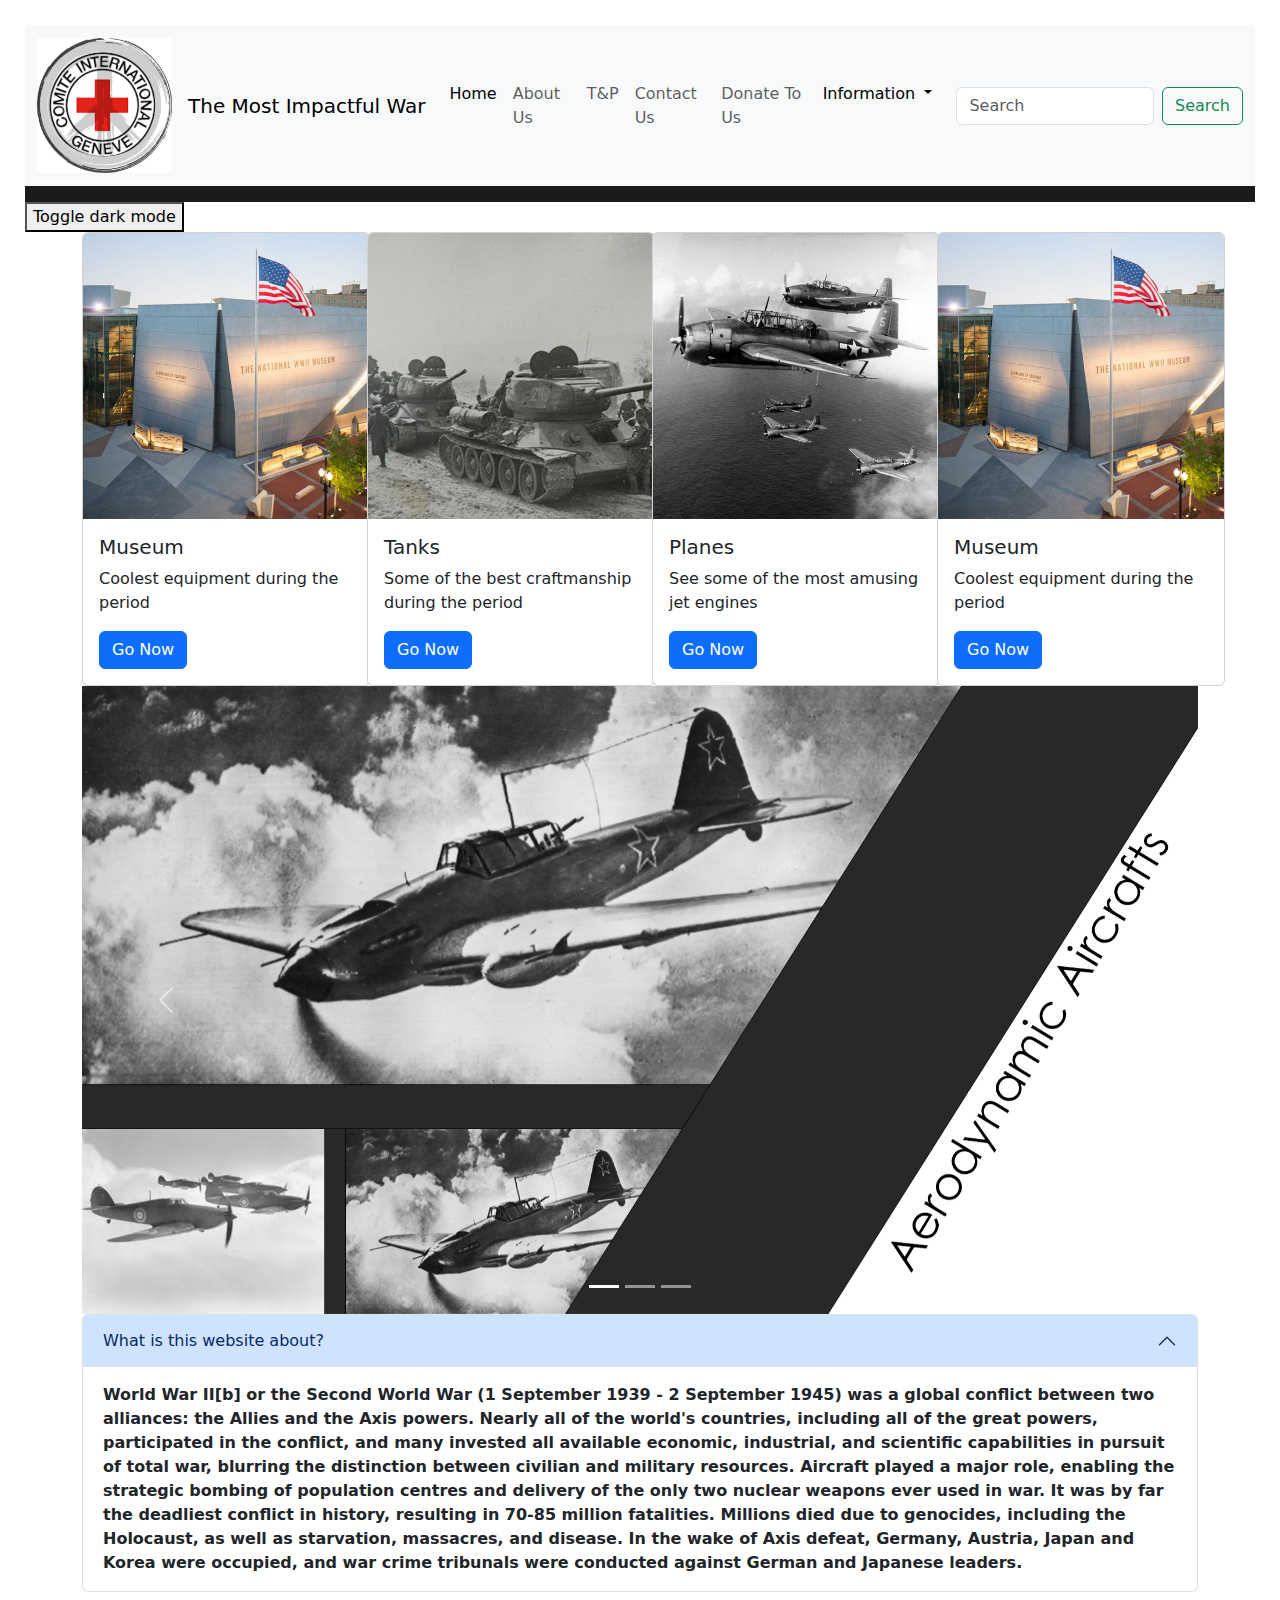
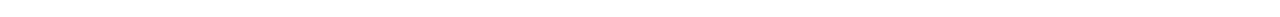
==== index.html @ 7f61fba6 "added code" ====
<!doctype html>
<html lang="en">

<head>
    <meta charset="utf-8">
    <meta name="viewport" content="width=device-width, initial-scale=1">
    <title>Bootstrap demo</title>
    <link href="https://cdn.jsdelivr.net/npm/bootstrap@5.3.3/dist/css/bootstrap.min.css" rel="stylesheet"
        integrity="sha384-QWTKZyjpPEjISv5WaRU9OFeRpok6YctnYmDr5pNlyT2bRjXh0JMhjY6hW+ALEwIH" crossorigin="anonymous">
    <link href="style.css" rel="stylesheet">
    <script src="script.js"></script>
</head>

<body>


    <!-- START TOP NAVIGATION -->
    <nav class="navbar navbar-expand-lg bg-body-tertiary">
        <div class="container-fluid">
            <a class="navbar-brand" href="index.html"><img src="images/logo.png" alt="my logo" height="135"></a>
            <a class="navbar-brand" href="#">The Most Impactful War</a>
            <button class="navbar-toggler" type="button" data-bs-toggle="collapse"
                data-bs-target="#navbarSupportedContent" aria-controls="navbarSupportedContent" aria-expanded="false"
                aria-label="Toggle navigation">
                <span class="navbar-toggler-icon"></span>
            </button>
            <div class="collapse navbar-collapse" id="navbarSupportedContent">
                <ul class="navbar-nav me-auto mb-2 mb-lg-0">
                    <li class="nav-item">
                        <a class="nav-link active" aria-current="page" href="#">Home</a>
                    </li>
                    <li class="nav-item">
                        <a class="nav-link" href="aboutus.html" aria-disabled="true">About Us</a>
                    </li>
                    <li class="nav-item">
                        <a class="nav-link" href="t&p.html" aria-disabled="true">T&P</a>
                    </li>
                    <li class="nav-item">
                        <a class="nav-link" href="contactus.html" aria-disabled="true">Contact Us</a>
                    </li>
                    <li class="nav-item">
                        <a class="nav-link" href="donatetous.html" aria-disabled="true">Donate To Us</a>
                    </li>
                    <li class="nav-item dropdown">
                        <a class="nav-link active dropdown-toggle" href="#" role="button" data-bs-toggle="dropdown"
                            aria-expanded="false">
                            Information
                        </a>
                        <ul class="dropdown-menu">
                            <li><a class="dropdown-item" href="peopleandequipment.html">People and Equipment</a>
                            </li>
                            <li><a class="dropdown-item" href="timeline.html">Timeline</a></li>
                            <li>
                                <hr class="dropdown-divider">
                            </li>
                        </ul>
                    </li>
                    <li class="nav-item">
                        <a class="nav-link disabled" aria-disabled="true"></a>
                    </li>
                </ul>
                <form class="d-flex" role="search">
                    <input class="form-control me-2" type="search" placeholder="Search" aria-label="Search">
                    <button class="btn btn-outline-success" type="submit">Search</button>
                </form>
            </div>
        </div>
    </nav>
    <nav class="navbar" style="background-color: #1b1b1b;">
    </nav>
    <button onclick="myFunction()">Toggle dark mode</button>
    <!-- END TOP NAVIGATION -->

    <!-- START CARDS -->
    <style>
        .col-2,
        .col-md,
        .col-lg-3,
        .col-sm-12,
        .col-md-6 {
            border: #1b1b1b 0px solid
        }
    </style>

    <div class="container">
        <div class="row">
            <div class="col-sm-12 col-md-6 col-lg-3">
                <div class="card" style="width: 18rem;">
                    <img src="images/card1.png" class="card-img-top" alt="...">
                    <div class="card-body">
                        <h5 class="card-title">Museum</h5>
                        <p class="card-text"> Coolest equipment during the period
                        </p>
                        <a href="https://youtu.be/I_cX2MxQF4A?si=j8QlftNAHOGMj8xT" class="btn btn-primary">Go
                            Now</a>
                    </div>
                </div>
            </div>
            <div class="col-sm-12 col-md-6 col-lg-3">
                <div class="card" style="width: 18rem;">
                    <img src="images/card2.png" class="card-img-top" alt="...">
                    <div class="card-body">
                        <h5 class="card-title">Tanks</h5>
                        <p class="card-text"> Some of the best craftmanship during the period
                        </p>
                        <a href="https://youtu.be/SdL55HWNPRM?si=EDUF0JQnBlvH8eiZ" class="btn btn-primary">Go
                            Now</a>
                    </div>
                </div>
            </div>
            <div class="col-sm-12 col-md-6 col-lg-3">
                <div class="card" style="width: 18rem;">
                    <img src="images/card3.png" class="card-img-top" alt="...">
                    <div class="card-body">
                        <h5 class="card-title">Planes</h5>
                        <p class="card-text"> See some of the most amusing jet engines
                        </p>
                        <a href="https://youtu.be/I_cX2MxQF4A?si=j8QlftNAHOGMj8xT" class="btn btn-primary">Go
                            Now</a>
                    </div>
                </div>
            </div>
            <div class="col-sm-12 col-md-6 col-lg-3">
                <div class="card" style="width: 18rem;">
                    <img src="images/card1.png" class="card-img-top" alt="...">
                    <div class="card-body">
                        <h5 class="card-title">Museum </h5>
                        <p class="card-text"> Coolest equipment during the period
                        </p>
                        <a href="https://youtu.be/I_cX2MxQF4A?si=j8QlftNAHOGMj8xT" class="btn btn-primary">Go
                            Now</a>
                    </div>
                </div>
            </div>
            <!-- END CARDS -->

            <!-- START BREAK -->
            <br>
            <!-- END BREAK -->

            <!-- START HERO SLIDER -->
            <div class="container">
                <div id="carouselExampleIndicators" class="carousel slide">
                    <div class="carousel-indicators">
                        <button type="button" data-bs-target="#carouselExampleIndicators" data-bs-slide-to="0"
                            class="active" aria-current="true" aria-label="Slide 1"></button>
                        <button type="button" data-bs-target="#carouselExampleIndicators" data-bs-slide-to="1"
                            aria-label="Slide 2"></button>
                        <button type="button" data-bs-target="#carouselExampleIndicators" data-bs-slide-to="2"
                            aria-label="Slide 3"></button>
                    </div>
                    <div class="carousel-inner">
                        <div class="carousel-item active">
                            <img src="images/newslider copy.png" class="d-block w-100" alt="...">
                        </div>
                        <div class="carousel-item">
                            <img src="images/new slider 2.png" class="d-block w-100" alt="...">
                        </div>
                        <div class="carousel-item">
                            <img src="images/newslider3.png" class="d-block w-100" alt="...">
                        </div>
                    </div>
                    <button class="carousel-control-prev" type="button" data-bs-target="#carouselExampleIndicators"
                        data-bs-slide="prev">
                        <span class="carousel-control-prev-icon" aria-hidden="true"></span>
                        <span class="visually-hidden">Previous</span>
                    </button>
                    <button class="carousel-control-next" type="button" data-bs-target="#carouselExampleIndicators"
                        data-bs-slide="next">
                        <span class="carousel-control-next-icon" aria-hidden="true"></span>
                        <span class="visually-hidden">Next</span>
                    </button>
                </div>
            </div>

            <!-- END HERO SLIDER -->



            <!-- BEGIN ACCORDION-->
            <div class="accordion" id="accordionExample">
                <div class="accordion-item">
                    <h2 class="accordion-header">
                        <button class="accordion-button" type="button" data-bs-toggle="collapse"
                            data-bs-target="#collapseOne" aria-expanded="true" aria-controls="collapseOne">
                            What is this website about?
                        </button>
                    </h2>
                    <div id="collapseOne" class="accordion-collapse collapse show" data-bs-parent="#accordionExample">
                        <div class="accordion-body">
                            <strong>World War II[b] or the Second World War (1 September 1939 - 2 September 1945)
                                was a global conflict between two
                                alliances: the Allies and the Axis powers. Nearly all of the world's countries,
                                including all of the great powers,
                                participated in the conflict, and many invested all available economic, industrial,
                                and scientific capabilities in
                                pursuit of total war, blurring the distinction between civilian and military
                                resources. Aircraft played a major role,
                                enabling the strategic bombing of population centres and delivery of the only two
                                nuclear weapons ever used in war. It
                                was by far the deadliest conflict in history, resulting in 70-85 million fatalities.
                                Millions died due to genocides,
                                including the Holocaust, as well as starvation, massacres, and disease. In the wake
                                of Axis defeat, Germany, Austria,
                                Japan and Korea were occupied, and war crime tribunals were conducted against German
                                and Japanese leaders.</strong>
                        </div>
                    </div>
                    <!-- END ACCORDION -->

                    <!-- DO NOT EDIT BELOW THIS LINE -->
                    <script src="https://cdn.jsdelivr.net/npm/bootstrap@5.3.3/dist/js/bootstrap.bundle.min.js"
                        integrity="sha384-YvpcrYf0tY3lHB60NNkmXc5s9fDVZLESaAA55NDzOxhy9GkcIdslK1eN7N6jIeHz"
                        crossorigin="anonymous"></script>
</body>

</html>
---- style.css ----
body {
    padding: 25px;
    background-color: white;
    color: rgb(36, 35, 35);
}

.dark-mode {
    background-color: rgb(29, 28, 28);
    color: white;
}
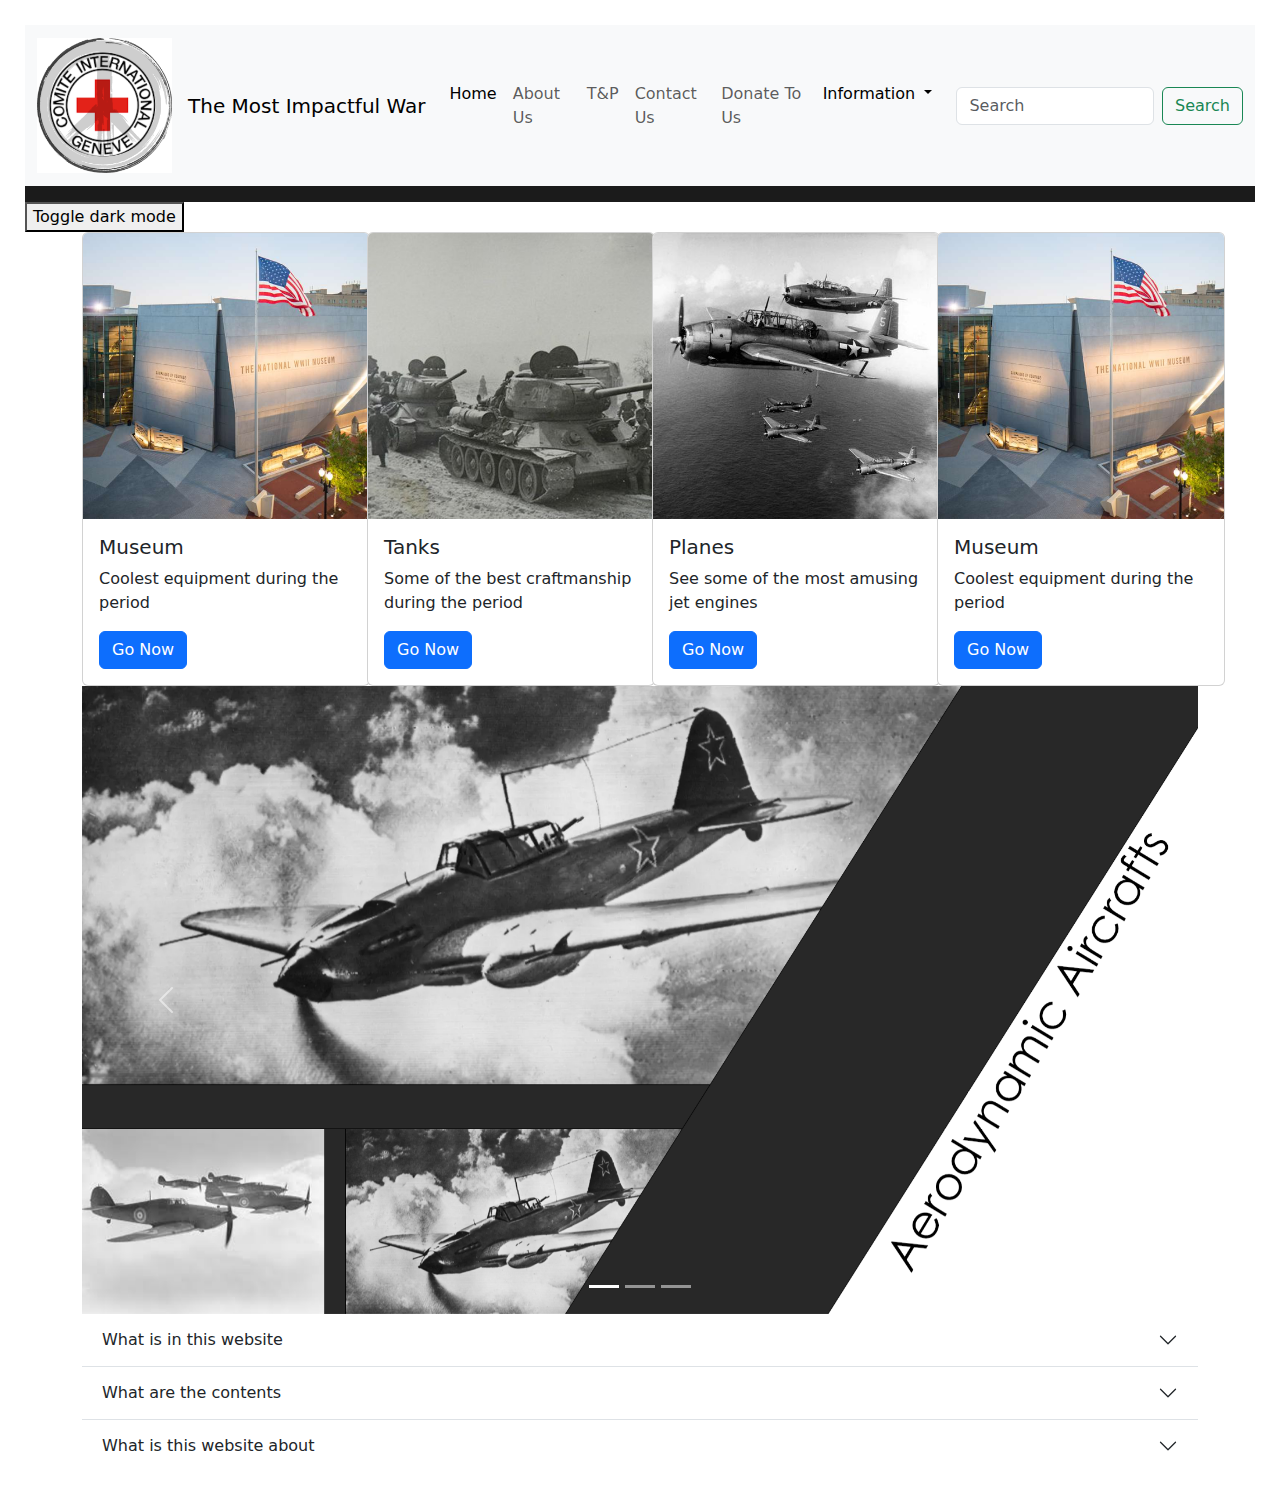
==== commit d1df0a69: "developing new pages" ====
--- a/index.html
+++ b/index.html
@@ -27,7 +27,7 @@
             <div class="collapse navbar-collapse" id="navbarSupportedContent">
                 <ul class="navbar-nav me-auto mb-2 mb-lg-0">
                     <li class="nav-item">
-                        <a class="nav-link active" aria-current="page" href="#">Home</a>
+                        <a class="nav-link active" aria-current="false" href="#">Home</a>
                     </li>
                     <li class="nav-item">
                         <a class="nav-link" href="aboutus.html" aria-disabled="true">About Us</a>
@@ -56,7 +56,7 @@
                         </ul>
                     </li>
                     <li class="nav-item">
-                        <a class="nav-link disabled" aria-disabled="true"></a>
+                        <a class="nav-link disabled" aria-disabled="false"></a>
                     </li>
                 </ul>
                 <form class="d-flex" role="search">
@@ -178,40 +178,107 @@
 
 
             <!-- BEGIN ACCORDION-->
-            <div class="accordion" id="accordionExample">
+            <div class="accordion accordion-flush" id="accordionFlushExample">
                 <div class="accordion-item">
                     <h2 class="accordion-header">
-                        <button class="accordion-button" type="button" data-bs-toggle="collapse"
-                            data-bs-target="#collapseOne" aria-expanded="true" aria-controls="collapseOne">
-                            What is this website about?
+                        <button class="accordion-button collapsed" type="button" data-bs-toggle="collapse"
+                            data-bs-target="#flush-collapseOne" aria-expanded="false" aria-controls="flush-collapseOne">
+                            What is in this website
                         </button>
                     </h2>
-                    <div id="collapseOne" class="accordion-collapse collapse show" data-bs-parent="#accordionExample">
+                    <div id="flush-collapseOne" class="accordion-collapse collapse"
+                        data-bs-parent="#accordionFlushExample">
                         <div class="accordion-body">
-                            <strong>World War II[b] or the Second World War (1 September 1939 - 2 September 1945)
-                                was a global conflict between two
-                                alliances: the Allies and the Axis powers. Nearly all of the world's countries,
-                                including all of the great powers,
-                                participated in the conflict, and many invested all available economic, industrial,
-                                and scientific capabilities in
-                                pursuit of total war, blurring the distinction between civilian and military
-                                resources. Aircraft played a major role,
-                                enabling the strategic bombing of population centres and delivery of the only two
-                                nuclear weapons ever used in war. It
-                                was by far the deadliest conflict in history, resulting in 70-85 million fatalities.
-                                Millions died due to genocides,
-                                including the Holocaust, as well as starvation, massacres, and disease. In the wake
-                                of Axis defeat, Germany, Austria,
-                                Japan and Korea were occupied, and war crime tribunals were conducted against German
-                                and Japanese leaders.</strong>
-                        </div>
-                    </div>
-                    <!-- END ACCORDION -->
-
-                    <!-- DO NOT EDIT BELOW THIS LINE -->
-                    <script src="https://cdn.jsdelivr.net/npm/bootstrap@5.3.3/dist/js/bootstrap.bundle.min.js"
-                        integrity="sha384-YvpcrYf0tY3lHB60NNkmXc5s9fDVZLESaAA55NDzOxhy9GkcIdslK1eN7N6jIeHz"
-                        crossorigin="anonymous"></script>
+                            World War II[b] or the Second World War (1 September 1939 - 2 September 1945)
+                            was a global conflict between two
+                            alliances: the Allies and the Axis powers. Nearly all of the world's countries,
+                            including all of the great powers,
+                            participated in the conflict, and many invested all available economic, industrial,
+                            and scientific capabilities in
+                            pursuit of total war, blurring the distinction between civilian and military
+                            resources. Aircraft played a major role,
+                            enabling the strategic bombing of population centres and delivery of the only two
+                            nuclear weapons ever used in war. It
+                            was by far the deadliest conflict in history, resulting in 70-85 million fatalities.
+                            Millions died due to genocides,
+                            including the Holocaust, as well as starvation, massacres, and disease. In the wake
+                            of Axis defeat, Germany, Austria,
+                            Japan and Korea were occupied, and war crime tribunals were conducted against German
+                            and Japanese leaders.
+                        </div>
+                    </div>
+                </div>
+                <div class="accordion-item">
+                    <h2 class="accordion-header">
+                        <button class="accordion-button collapsed" type="button" data-bs-toggle="collapse"
+                            data-bs-target="#flush-collapseTwo" aria-expanded="false" aria-controls="flush-collapseTwo">
+                            What are the contents
+                        </button>
+                    </h2>
+                    <div id="flush-collapseTwo" class="accordion-collapse collapse"
+                        data-bs-parent="#accordionFlushExample">
+                        <div class="accordion-body">World War II[b] or the Second World War (1 September 1939 - 2
+                            September 1945)
+                            was a global conflict between two
+                            alliances: the Allies and the Axis powers. Nearly all of the world's countries,
+                            including all of the great powers,
+                            participated in the conflict, and many invested all available economic, industrial,
+                            and scientific capabilities in
+                            pursuit of total war, blurring the distinction between civilian and military
+                            resources. Aircraft played a major role,
+                            enabling the strategic bombing of population centres and delivery of the only two
+                            nuclear weapons ever used in war. It
+                            was by far the deadliest conflict in history, resulting in 70-85 million fatalities.
+                            Millions died due to genocides,
+                            including the Holocaust, as well as starvation, massacres, and disease. In the wake
+                            of Axis defeat, Germany, Austria,
+                            Japan and Korea were occupied, and war crime tribunals were conducted against German
+                            and Japanese leaders.
+                        </div>
+                    </div>
+                </div>
+                <div class="accordion-item">
+                    <h2 class="accordion-header">
+                        <button class="accordion-button collapsed" type="button" data-bs-toggle="collapse"
+                            data-bs-target="#flush-collapseThree" aria-expanded="false"
+                            aria-controls="flush-collapseThree">
+                            What is this website about
+                        </button>
+                    </h2>
+                    <div id="flush-collapseThree" class="accordion-collapse collapse"
+                        data-bs-parent="#accordionFlushExample">
+                        <div class="accordion-body">World War II[b] or the Second World War (1 September
+                            1939 - 2 September 1945)
+                            was a global conflict between two
+                            alliances: the Allies and the Axis powers. Nearly all of the world's countries,
+                            including all of the great powers,
+                            participated in the conflict, and many invested all available economic,
+                            industrial,
+                            and scientific capabilities in
+                            pursuit of total war, blurring the distinction between civilian and military
+                            resources. Aircraft played a major role,
+                            enabling the strategic bombing of population centres and delivery of the only
+                            two
+                            nuclear weapons ever used in war. It
+                            was by far the deadliest conflict in history, resulting in 70-85 million
+                            fatalities.
+                            Millions died due to genocides,
+                            including the Holocaust, as well as starvation, massacres, and disease. In the
+                            wake
+                            of Axis defeat, Germany, Austria,
+                            Japan and Korea were occupied, and war crime tribunals were conducted against
+                            German
+                            and Japanese leaders.</div>
+                    </div>
+                </div>
+            </div>
+        </div>
+        <!-- END ACCORDION -->
+
+        <!-- DO NOT EDIT BELOW THIS LINE -->
+        <script src="https://cdn.jsdelivr.net/npm/bootstrap@5.3.3/dist/js/bootstrap.bundle.min.js"
+            integrity="sha384-YvpcrYf0tY3lHB60NNkmXc5s9fDVZLESaAA55NDzOxhy9GkcIdslK1eN7N6jIeHz"
+            crossorigin="anonymous"></script>
 </body>
 
 </html>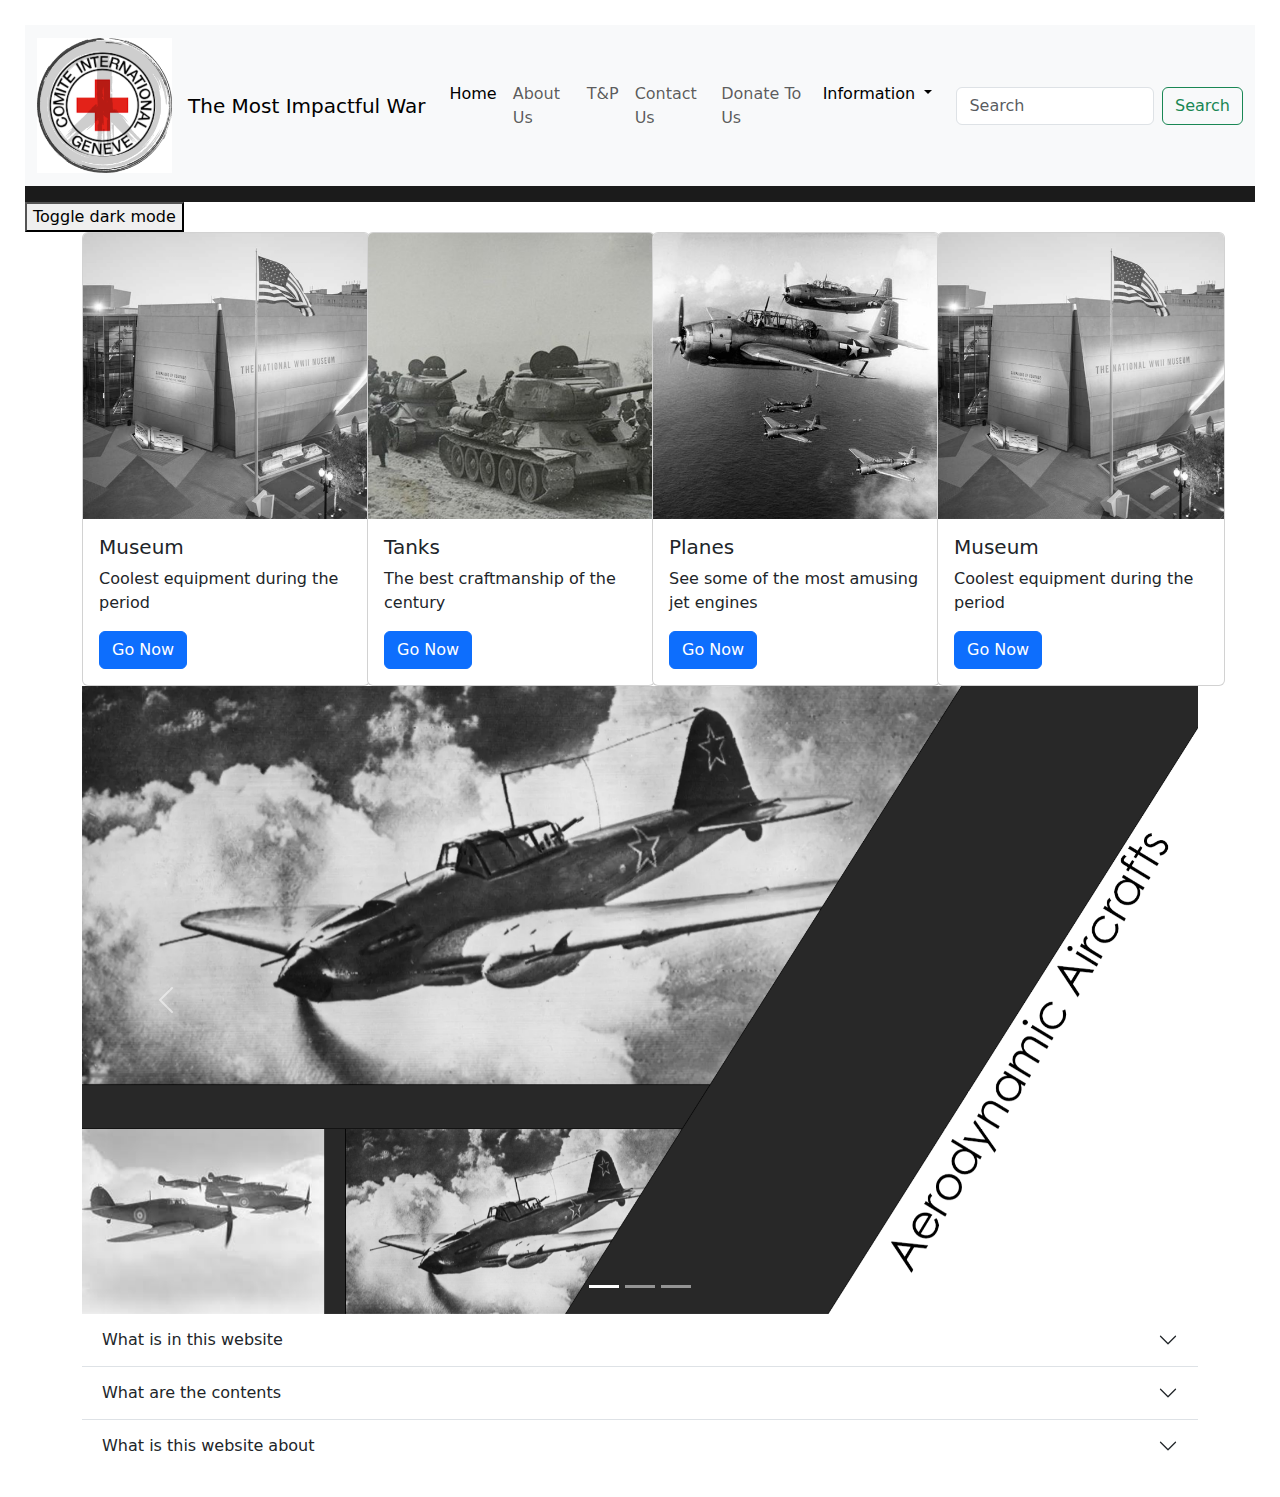
==== commit 97c133e7: "People and equipment devolping" ====
--- a/index.html
+++ b/index.html
@@ -101,7 +101,7 @@
                     <img src="images/card2.png" class="card-img-top" alt="...">
                     <div class="card-body">
                         <h5 class="card-title">Tanks</h5>
-                        <p class="card-text"> Some of the best craftmanship during the period
+                        <p class="card-text"> The best craftmanship of the century
                         </p>
                         <a href="https://youtu.be/SdL55HWNPRM?si=EDUF0JQnBlvH8eiZ" class="btn btn-primary">Go
                             Now</a>
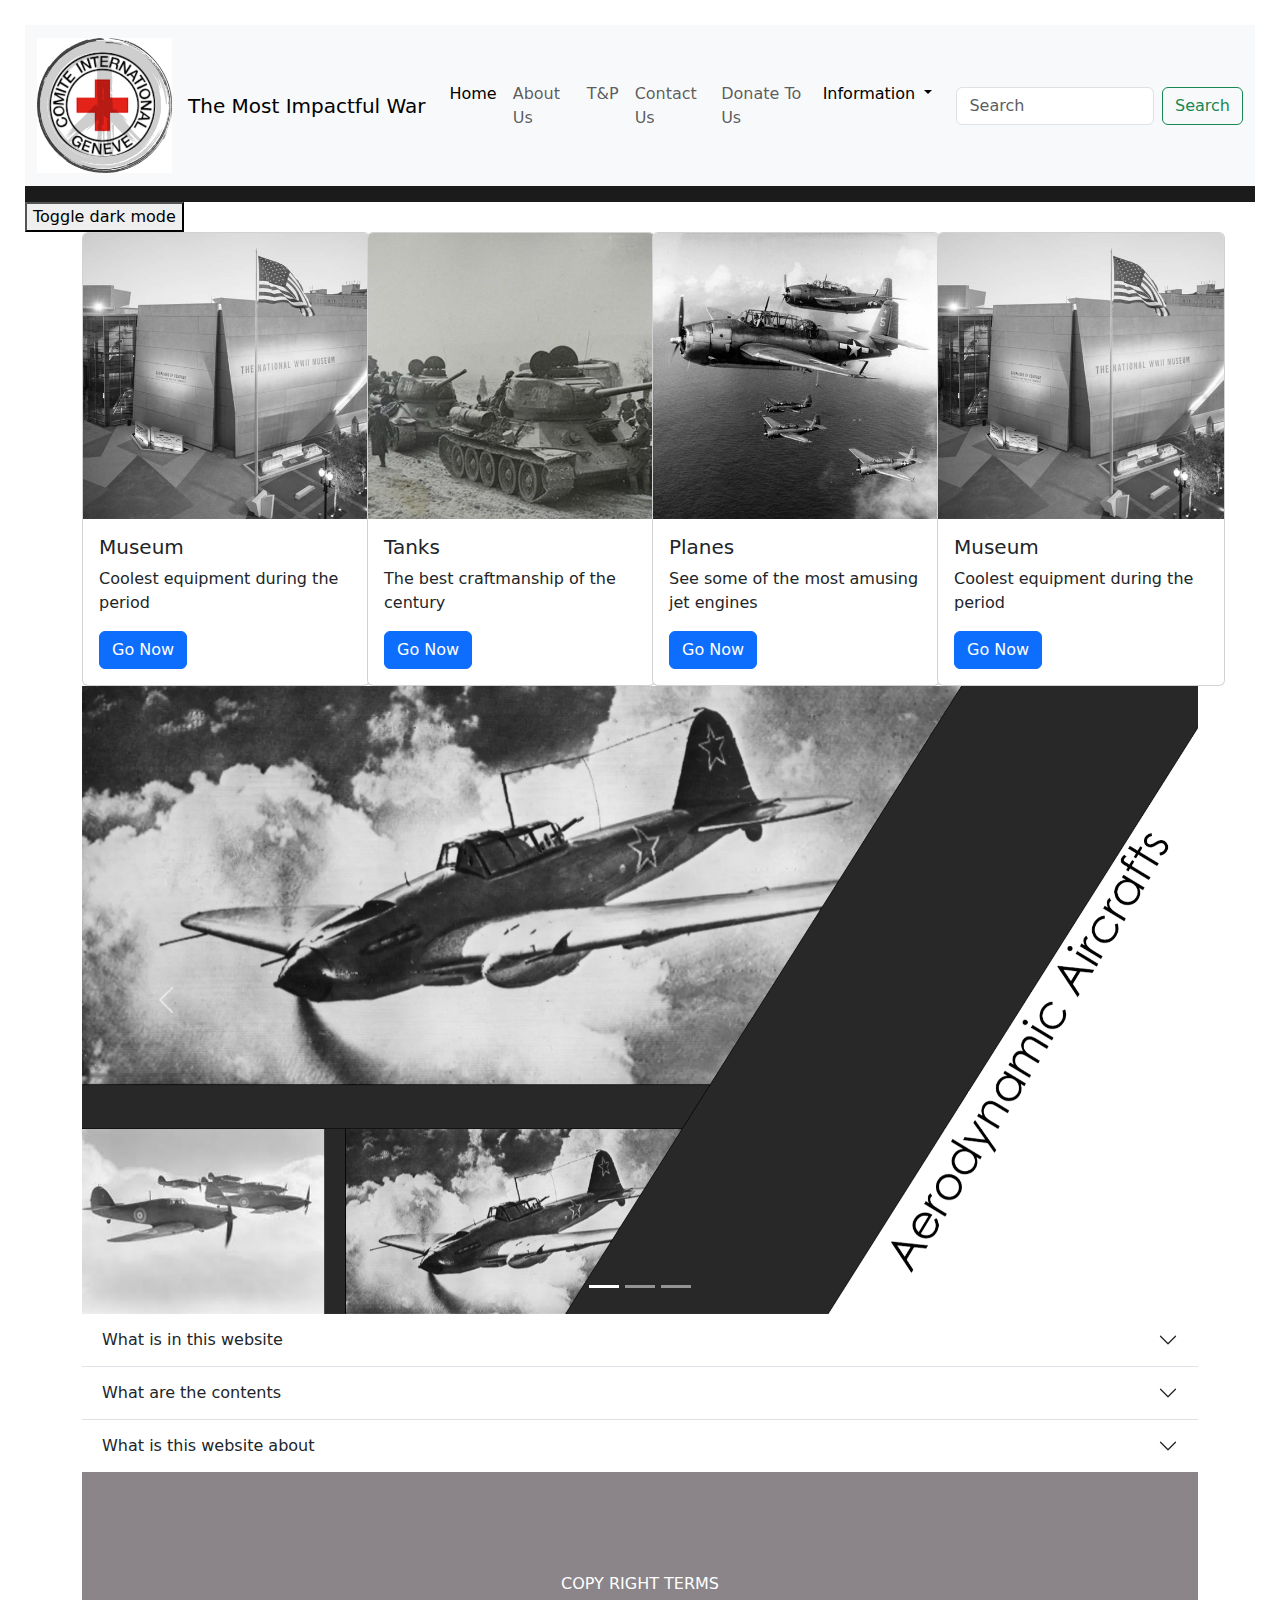
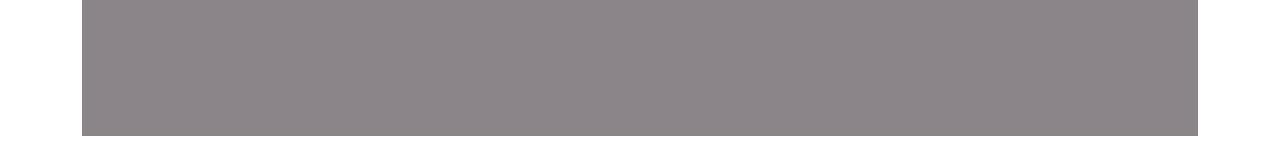
==== commit 993a6ae8: "Started footer on index.html" ====
--- a/index.html
+++ b/index.html
@@ -275,10 +275,40 @@
         </div>
         <!-- END ACCORDION -->
 
-        <!-- DO NOT EDIT BELOW THIS LINE -->
-        <script src="https://cdn.jsdelivr.net/npm/bootstrap@5.3.3/dist/js/bootstrap.bundle.min.js"
-            integrity="sha384-YvpcrYf0tY3lHB60NNkmXc5s9fDVZLESaAA55NDzOxhy9GkcIdslK1eN7N6jIeHz"
-            crossorigin="anonymous"></script>
-</body>
+        <!--START FOOTER-->
+        <style>
+            footer {
+                text-align: center;
+                padding: 100px;
+                background-color: #8b8589;
+                color: white;
+            }
+        </style>
+        </head>
+
+        <body>
+
+            <footer>
+                <p>COPY RIGHT TERMS<br>
+                    <a href="">
+                        <img style="height:22px!important;margin-left:3px;vertical-align:text-bottom;"
+                            src="https://mirrors.creativecommons.org/presskit/icons/cc.svg?ref=chooser-v1" alt=""><img
+                            style="height:22px!important;margin-left:3px;vertical-align:text-bottom;"
+                            src="https://mirrors.creativecommons.org/presskit/icons/by.svg?ref=chooser-v1" alt=""><img
+                            style="height:22px!important;margin-left:3px;vertical-align:text-bottom;"
+                            src="https://mirrors.creativecommons.org/presskit/icons/nc.svg?ref=chooser-v1" alt=""><img
+                            style="height:22px!important;margin-left:3px;vertical-align:text-bottom;"
+                            src="https://mirrors.creativecommons.org/presskit/icons/nd.svg?ref=chooser-v1" alt="">
+                    </a>
+                </p>
+                </p>
+                </p>
+            </footer>
+            <!--END FOOTER-->
+            <!-- DO NOT EDIT BELOW THIS LINE -->
+            <script src="https://cdn.jsdelivr.net/npm/bootstrap@5.3.3/dist/js/bootstrap.bundle.min.js"
+                integrity="sha384-YvpcrYf0tY3lHB60NNkmXc5s9fDVZLESaAA55NDzOxhy9GkcIdslK1eN7N6jIeHz"
+                crossorigin="anonymous"></script>
+        </body>
 
 </html>--- a/style.css
+++ b/style.css
@@ -1,3 +1,10 @@
+
+
+
+
+
+
+
 body {
     padding: 25px;
     background-color: white;
@@ -9,3 +16,4 @@
     color: white;
 }
 
+
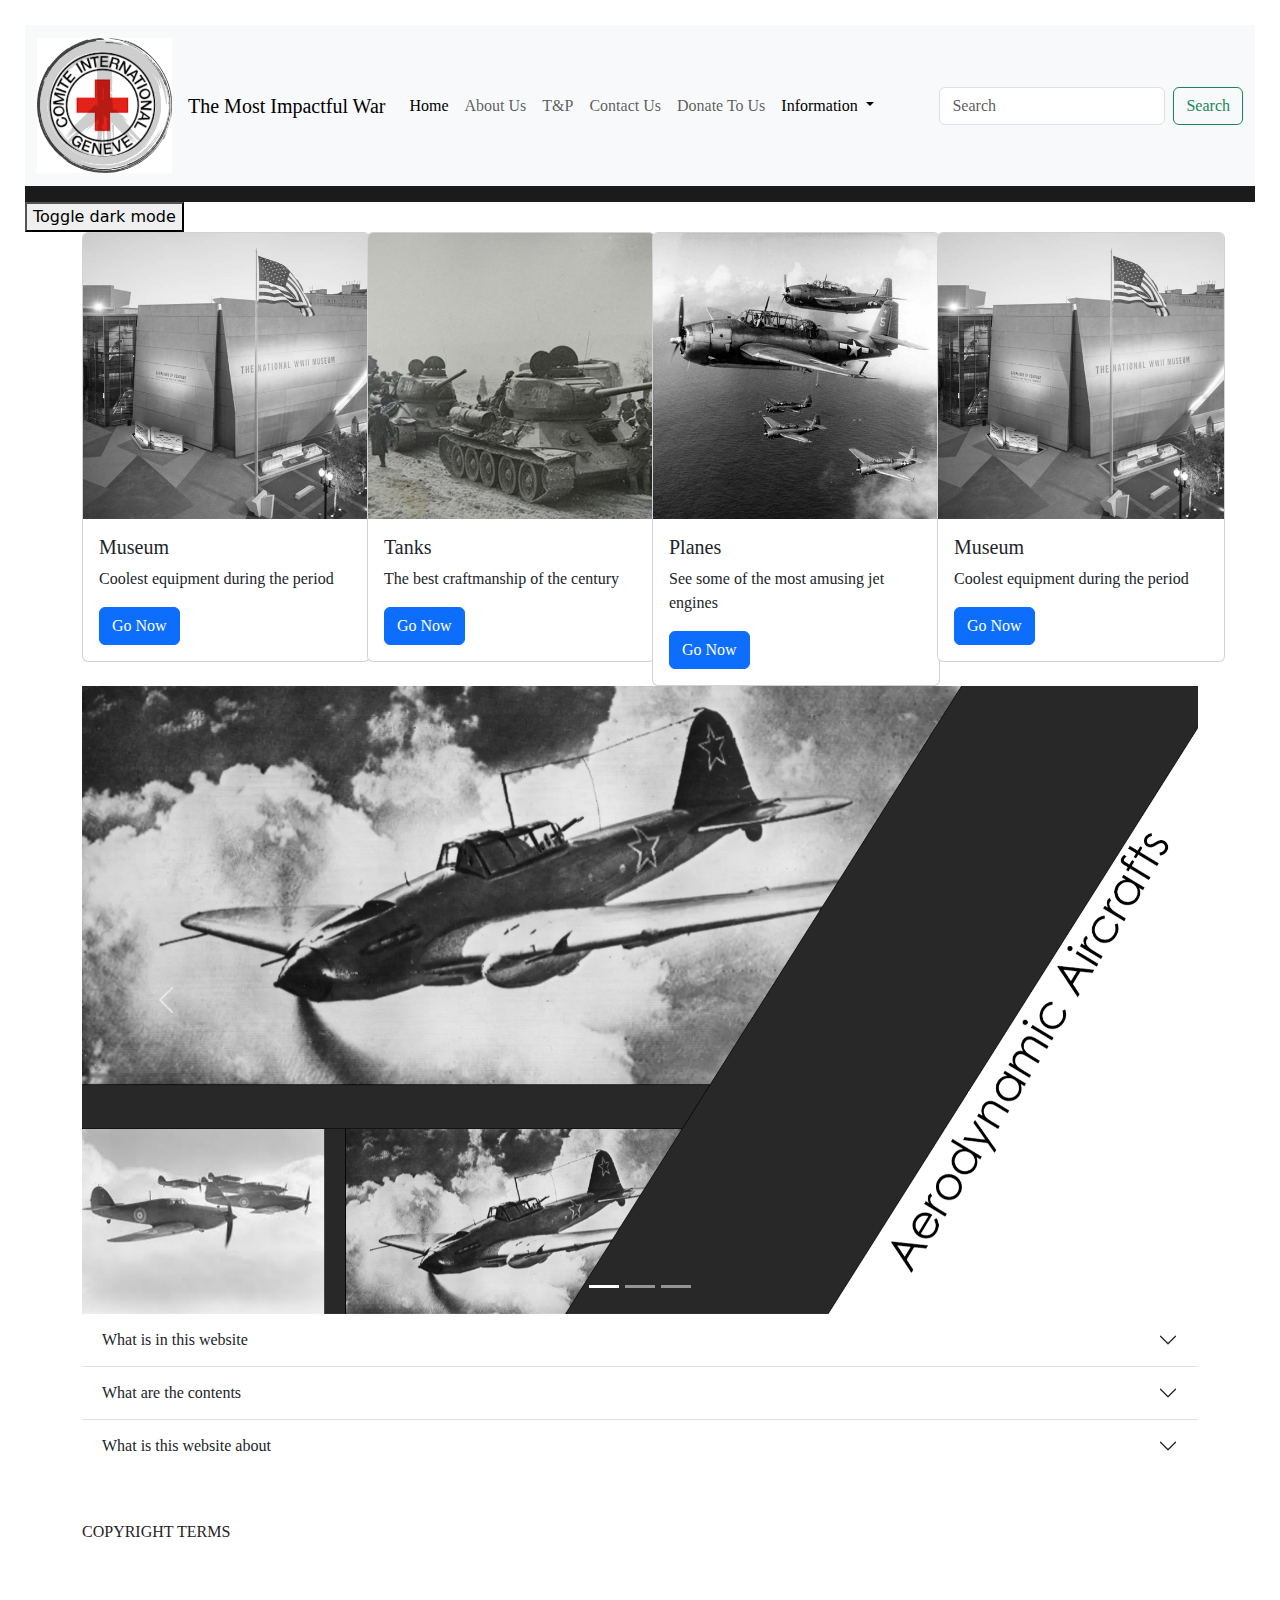
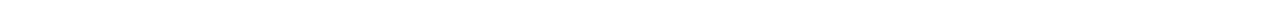
==== commit b70aaa68: "styled text, added timeline and fixed pae." ====
--- a/index.html
+++ b/index.html
@@ -15,7 +15,7 @@
 
 
     <!-- START TOP NAVIGATION -->
-    <nav class="navbar navbar-expand-lg bg-body-tertiary">
+    <nav class="navbar navbar-expand-lg bg-body-tertiary heading">
         <div class="container-fluid">
             <a class="navbar-brand" href="index.html"><img src="images/logo.png" alt="my logo" height="135"></a>
             <a class="navbar-brand" href="#">The Most Impactful War</a>
@@ -68,228 +68,226 @@
     </nav>
     <nav class="navbar" style="background-color: #1b1b1b;">
     </nav>
-    <button onclick="myFunction()">Toggle dark mode</button>
+    <button onclick="toggleDarkMode()">Toggle dark mode</button>
     <!-- END TOP NAVIGATION -->
 
-    <!-- START CARDS -->
-    <style>
-        .col-2,
-        .col-md,
-        .col-lg-3,
-        .col-sm-12,
-        .col-md-6 {
-            border: #1b1b1b 0px solid
-        }
-    </style>
-
-    <div class="container">
-        <div class="row">
-            <div class="col-sm-12 col-md-6 col-lg-3">
-                <div class="card" style="width: 18rem;">
-                    <img src="images/card1.png" class="card-img-top" alt="...">
-                    <div class="card-body">
-                        <h5 class="card-title">Museum</h5>
-                        <p class="card-text"> Coolest equipment during the period
-                        </p>
-                        <a href="https://youtu.be/I_cX2MxQF4A?si=j8QlftNAHOGMj8xT" class="btn btn-primary">Go
-                            Now</a>
-                    </div>
-                </div>
-            </div>
-            <div class="col-sm-12 col-md-6 col-lg-3">
-                <div class="card" style="width: 18rem;">
-                    <img src="images/card2.png" class="card-img-top" alt="...">
-                    <div class="card-body">
-                        <h5 class="card-title">Tanks</h5>
-                        <p class="card-text"> The best craftmanship of the century
-                        </p>
-                        <a href="https://youtu.be/SdL55HWNPRM?si=EDUF0JQnBlvH8eiZ" class="btn btn-primary">Go
-                            Now</a>
-                    </div>
-                </div>
-            </div>
-            <div class="col-sm-12 col-md-6 col-lg-3">
-                <div class="card" style="width: 18rem;">
-                    <img src="images/card3.png" class="card-img-top" alt="...">
-                    <div class="card-body">
-                        <h5 class="card-title">Planes</h5>
-                        <p class="card-text"> See some of the most amusing jet engines
-                        </p>
-                        <a href="https://youtu.be/I_cX2MxQF4A?si=j8QlftNAHOGMj8xT" class="btn btn-primary">Go
-                            Now</a>
-                    </div>
-                </div>
-            </div>
-            <div class="col-sm-12 col-md-6 col-lg-3">
-                <div class="card" style="width: 18rem;">
-                    <img src="images/card1.png" class="card-img-top" alt="...">
-                    <div class="card-body">
-                        <h5 class="card-title">Museum </h5>
-                        <p class="card-text"> Coolest equipment during the period
-                        </p>
-                        <a href="https://youtu.be/I_cX2MxQF4A?si=j8QlftNAHOGMj8xT" class="btn btn-primary">Go
-                            Now</a>
-                    </div>
-                </div>
-            </div>
-            <!-- END CARDS -->
-
-            <!-- START BREAK -->
-            <br>
-            <!-- END BREAK -->
-
-            <!-- START HERO SLIDER -->
-            <div class="container">
-                <div id="carouselExampleIndicators" class="carousel slide">
-                    <div class="carousel-indicators">
-                        <button type="button" data-bs-target="#carouselExampleIndicators" data-bs-slide-to="0"
-                            class="active" aria-current="true" aria-label="Slide 1"></button>
-                        <button type="button" data-bs-target="#carouselExampleIndicators" data-bs-slide-to="1"
-                            aria-label="Slide 2"></button>
-                        <button type="button" data-bs-target="#carouselExampleIndicators" data-bs-slide-to="2"
-                            aria-label="Slide 3"></button>
-                    </div>
-                    <div class="carousel-inner">
-                        <div class="carousel-item active">
-                            <img src="images/newslider copy.png" class="d-block w-100" alt="...">
-                        </div>
-                        <div class="carousel-item">
-                            <img src="images/new slider 2.png" class="d-block w-100" alt="...">
-                        </div>
-                        <div class="carousel-item">
-                            <img src="images/newslider3.png" class="d-block w-100" alt="...">
-                        </div>
-                    </div>
-                    <button class="carousel-control-prev" type="button" data-bs-target="#carouselExampleIndicators"
-                        data-bs-slide="prev">
-                        <span class="carousel-control-prev-icon" aria-hidden="true"></span>
-                        <span class="visually-hidden">Previous</span>
-                    </button>
-                    <button class="carousel-control-next" type="button" data-bs-target="#carouselExampleIndicators"
-                        data-bs-slide="next">
-                        <span class="carousel-control-next-icon" aria-hidden="true"></span>
-                        <span class="visually-hidden">Next</span>
-                    </button>
-                </div>
-            </div>
-
-            <!-- END HERO SLIDER -->
-
-
-
-            <!-- BEGIN ACCORDION-->
-            <div class="accordion accordion-flush" id="accordionFlushExample">
-                <div class="accordion-item">
-                    <h2 class="accordion-header">
-                        <button class="accordion-button collapsed" type="button" data-bs-toggle="collapse"
-                            data-bs-target="#flush-collapseOne" aria-expanded="false" aria-controls="flush-collapseOne">
-                            What is in this website
-                        </button>
-                    </h2>
-                    <div id="flush-collapseOne" class="accordion-collapse collapse"
-                        data-bs-parent="#accordionFlushExample">
-                        <div class="accordion-body">
-                            World War II[b] or the Second World War (1 September 1939 - 2 September 1945)
-                            was a global conflict between two
-                            alliances: the Allies and the Axis powers. Nearly all of the world's countries,
-                            including all of the great powers,
-                            participated in the conflict, and many invested all available economic, industrial,
-                            and scientific capabilities in
-                            pursuit of total war, blurring the distinction between civilian and military
-                            resources. Aircraft played a major role,
-                            enabling the strategic bombing of population centres and delivery of the only two
-                            nuclear weapons ever used in war. It
-                            was by far the deadliest conflict in history, resulting in 70-85 million fatalities.
-                            Millions died due to genocides,
-                            including the Holocaust, as well as starvation, massacres, and disease. In the wake
-                            of Axis defeat, Germany, Austria,
-                            Japan and Korea were occupied, and war crime tribunals were conducted against German
-                            and Japanese leaders.
-                        </div>
-                    </div>
-                </div>
-                <div class="accordion-item">
-                    <h2 class="accordion-header">
-                        <button class="accordion-button collapsed" type="button" data-bs-toggle="collapse"
-                            data-bs-target="#flush-collapseTwo" aria-expanded="false" aria-controls="flush-collapseTwo">
-                            What are the contents
-                        </button>
-                    </h2>
-                    <div id="flush-collapseTwo" class="accordion-collapse collapse"
-                        data-bs-parent="#accordionFlushExample">
-                        <div class="accordion-body">World War II[b] or the Second World War (1 September 1939 - 2
-                            September 1945)
-                            was a global conflict between two
-                            alliances: the Allies and the Axis powers. Nearly all of the world's countries,
-                            including all of the great powers,
-                            participated in the conflict, and many invested all available economic, industrial,
-                            and scientific capabilities in
-                            pursuit of total war, blurring the distinction between civilian and military
-                            resources. Aircraft played a major role,
-                            enabling the strategic bombing of population centres and delivery of the only two
-                            nuclear weapons ever used in war. It
-                            was by far the deadliest conflict in history, resulting in 70-85 million fatalities.
-                            Millions died due to genocides,
-                            including the Holocaust, as well as starvation, massacres, and disease. In the wake
-                            of Axis defeat, Germany, Austria,
-                            Japan and Korea were occupied, and war crime tribunals were conducted against German
-                            and Japanese leaders.
-                        </div>
-                    </div>
-                </div>
-                <div class="accordion-item">
-                    <h2 class="accordion-header">
-                        <button class="accordion-button collapsed" type="button" data-bs-toggle="collapse"
-                            data-bs-target="#flush-collapseThree" aria-expanded="false"
-                            aria-controls="flush-collapseThree">
-                            What is this website about
-                        </button>
-                    </h2>
-                    <div id="flush-collapseThree" class="accordion-collapse collapse"
-                        data-bs-parent="#accordionFlushExample">
-                        <div class="accordion-body">World War II[b] or the Second World War (1 September
-                            1939 - 2 September 1945)
-                            was a global conflict between two
-                            alliances: the Allies and the Axis powers. Nearly all of the world's countries,
-                            including all of the great powers,
-                            participated in the conflict, and many invested all available economic,
-                            industrial,
-                            and scientific capabilities in
-                            pursuit of total war, blurring the distinction between civilian and military
-                            resources. Aircraft played a major role,
-                            enabling the strategic bombing of population centres and delivery of the only
-                            two
-                            nuclear weapons ever used in war. It
-                            was by far the deadliest conflict in history, resulting in 70-85 million
-                            fatalities.
-                            Millions died due to genocides,
-                            including the Holocaust, as well as starvation, massacres, and disease. In the
-                            wake
-                            of Axis defeat, Germany, Austria,
-                            Japan and Korea were occupied, and war crime tribunals were conducted against
-                            German
-                            and Japanese leaders.</div>
-                    </div>
-                </div>
-            </div>
-        </div>
-        <!-- END ACCORDION -->
-
-        <!--START FOOTER-->
+    <div class="paragraph">
+
+
+
+        <!-- START CARDS -->
         <style>
-            footer {
-                text-align: center;
-                padding: 100px;
-                background-color: #8b8589;
-                color: white;
+            .col-2,
+            .col-md,
+            .col-lg-3,
+            .col-sm-12,
+            .col-md-6 {
+                border: #1b1b1b 0px solid
             }
         </style>
-        </head>
-
-        <body>
-
-            <footer>
-                <p>COPY RIGHT TERMS<br>
+
+        <div class="container">
+            <div class="row">
+                <div class="col-sm-12 col-md-6 col-lg-3">
+                    <div class="card" style="width: 18rem;">
+                        <img src="images/card1.png" class="card-img-top" alt="...">
+                        <div class="card-body">
+                            <h5 class="card-title">Museum</h5>
+                            <p class="card-text"> Coolest equipment during the period
+                            </p>
+                            <a href="https://youtu.be/I_cX2MxQF4A?si=j8QlftNAHOGMj8xT" class="btn btn-primary">Go
+                                Now</a>
+                        </div>
+                    </div>
+                </div>
+                <div class="col-sm-12 col-md-6 col-lg-3">
+                    <div class="card" style="width: 18rem;">
+                        <img src="images/card2.png" class="card-img-top" alt="...">
+                        <div class="card-body">
+                            <h5 class="card-title">Tanks</h5>
+                            <p class="card-text"> The best craftmanship of the century
+                            </p>
+                            <a href="https://youtu.be/SdL55HWNPRM?si=EDUF0JQnBlvH8eiZ" class="btn btn-primary">Go
+                                Now</a>
+                        </div>
+                    </div>
+                </div>
+                <div class="col-sm-12 col-md-6 col-lg-3">
+                    <div class="card" style="width: 18rem;">
+                        <img src="images/card3.png" class="card-img-top" alt="...">
+                        <div class="card-body">
+                            <h5 class="card-title">Planes</h5>
+                            <p class="card-text"> See some of the most amusing jet engines
+                            </p>
+                            <a href="https://youtu.be/I_cX2MxQF4A?si=j8QlftNAHOGMj8xT" class="btn btn-primary">Go
+                                Now</a>
+                        </div>
+                    </div>
+                </div>
+                <div class="col-sm-12 col-md-6 col-lg-3">
+                    <div class="card" style="width: 18rem;">
+                        <img src="images/card1.png" class="card-img-top" alt="...">
+                        <div class="card-body">
+                            <h5 class="card-title">Museum </h5>
+                            <p class="card-text"> Coolest equipment during the period
+                            </p>
+                            <a href="https://youtu.be/I_cX2MxQF4A?si=j8QlftNAHOGMj8xT" class="btn btn-primary">Go
+                                Now</a>
+                        </div>
+                    </div>
+                </div>
+                <!-- END CARDS -->
+
+                <!-- START BREAK -->
+                <br>
+                <!-- END BREAK -->
+
+                <!-- START HERO SLIDER -->
+                <div class="container">
+                    <div id="carouselExampleIndicators" class="carousel slide">
+                        <div class="carousel-indicators">
+                            <button type="button" data-bs-target="#carouselExampleIndicators" data-bs-slide-to="0"
+                                class="active" aria-current="true" aria-label="Slide 1"></button>
+                            <button type="button" data-bs-target="#carouselExampleIndicators" data-bs-slide-to="1"
+                                aria-label="Slide 2"></button>
+                            <button type="button" data-bs-target="#carouselExampleIndicators" data-bs-slide-to="2"
+                                aria-label="Slide 3"></button>
+                        </div>
+                        <div class="carousel-inner">
+                            <div class="carousel-item active">
+                                <img src="images/newslider copy.png" class="d-block w-100" alt="...">
+                            </div>
+                            <div class="carousel-item">
+                                <img src="images/new slider 2.png" class="d-block w-100" alt="...">
+                            </div>
+                            <div class="carousel-item">
+                                <img src="images/newslider3.png" class="d-block w-100" alt="...">
+                            </div>
+                        </div>
+                        <button class="carousel-control-prev" type="button" data-bs-target="#carouselExampleIndicators"
+                            data-bs-slide="prev">
+                            <span class="carousel-control-prev-icon" aria-hidden="true"></span>
+                            <span class="visually-hidden">Previous</span>
+                        </button>
+                        <button class="carousel-control-next" type="button" data-bs-target="#carouselExampleIndicators"
+                            data-bs-slide="next">
+                            <span class="carousel-control-next-icon" aria-hidden="true"></span>
+                            <span class="visually-hidden">Next</span>
+                        </button>
+                    </div>
+                </div>
+
+                <!-- END HERO SLIDER -->
+
+
+
+                <!-- BEGIN ACCORDION-->
+                <div class="accordion accordion-flush" id="accordionFlushExample">
+                    <div class="accordion-item">
+                        <h2 class="accordion-header">
+                            <button class="accordion-button collapsed" type="button" data-bs-toggle="collapse"
+                                data-bs-target="#flush-collapseOne" aria-expanded="false"
+                                aria-controls="flush-collapseOne">
+                                What is in this website
+                            </button>
+                        </h2>
+                        <div id="flush-collapseOne" class="accordion-collapse collapse"
+                            data-bs-parent="#accordionFlushExample">
+                            <div class="accordion-body">
+                                World War II[b] or the Second World War (1 September 1939 - 2 September 1945)
+                                was a global conflict between two
+                                alliances: the Allies and the Axis powers. Nearly all of the world's countries,
+                                including all of the great powers,
+                                participated in the conflict, and many invested all available economic, industrial,
+                                and scientific capabilities in
+                                pursuit of total war, blurring the distinction between civilian and military
+                                resources. Aircraft played a major role,
+                                enabling the strategic bombing of population centres and delivery of the only two
+                                nuclear weapons ever used in war. It
+                                was by far the deadliest conflict in history, resulting in 70-85 million fatalities.
+                                Millions died due to genocides,
+                                including the Holocaust, as well as starvation, massacres, and disease. In the wake
+                                of Axis defeat, Germany, Austria,
+                                Japan and Korea were occupied, and war crime tribunals were conducted against German
+                                and Japanese leaders.
+                            </div>
+                        </div>
+                    </div>
+                    <div class="accordion-item">
+                        <h2 class="accordion-header">
+                            <button class="accordion-button collapsed" type="button" data-bs-toggle="collapse"
+                                data-bs-target="#flush-collapseTwo" aria-expanded="false"
+                                aria-controls="flush-collapseTwo">
+                                What are the contents
+                            </button>
+                        </h2>
+                        <div id="flush-collapseTwo" class="accordion-collapse collapse"
+                            data-bs-parent="#accordionFlushExample">
+                            <div class="accordion-body">World War II[b] or the Second World War (1 September 1939 - 2
+                                September 1945)
+                                was a global conflict between two
+                                alliances: the Allies and the Axis powers. Nearly all of the world's countries,
+                                including all of the great powers,
+                                participated in the conflict, and many invested all available economic, industrial,
+                                and scientific capabilities in
+                                pursuit of total war, blurring the distinction between civilian and military
+                                resources. Aircraft played a major role,
+                                enabling the strategic bombing of population centres and delivery of the only two
+                                nuclear weapons ever used in war. It
+                                was by far the deadliest conflict in history, resulting in 70-85 million fatalities.
+                                Millions died due to genocides,
+                                including the Holocaust, as well as starvation, massacres, and disease. In the wake
+                                of Axis defeat, Germany, Austria,
+                                Japan and Korea were occupied, and war crime tribunals were conducted against German
+                                and Japanese leaders.
+                            </div>
+                        </div>
+                    </div>
+                    <div class="accordion-item">
+                        <h2 class="accordion-header">
+                            <button class="accordion-button collapsed" type="button" data-bs-toggle="collapse"
+                                data-bs-target="#flush-collapseThree" aria-expanded="false"
+                                aria-controls="flush-collapseThree">
+                                What is this website about
+                            </button>
+                        </h2>
+                        <div id="flush-collapseThree" class="accordion-collapse collapse"
+                            data-bs-parent="#accordionFlushExample">
+                            <div class="accordion-body">World War II[b] or the Second World War (1 September
+                                1939 - 2 September 1945)
+                                was a global conflict between two
+                                alliances: the Allies and the Axis powers. Nearly all of the world's countries,
+                                including all of the great powers,
+                                participated in the conflict, and many invested all available economic,
+                                industrial,
+                                and scientific capabilities in
+                                pursuit of total war, blurring the distinction between civilian and military
+                                resources. Aircraft played a major role,
+                                enabling the strategic bombing of population centres and delivery of the only
+                                two
+                                nuclear weapons ever used in war. It
+                                was by far the deadliest conflict in history, resulting in 70-85 million
+                                fatalities.
+                                Millions died due to genocides,
+                                including the Holocaust, as well as starvation, massacres, and disease. In the
+                                wake
+                                of Axis defeat, Germany, Austria,
+                                Japan and Korea were occupied, and war crime tribunals were conducted against
+                                German
+                                and Japanese leaders.</div>
+                        </div>
+                    </div>
+                </div>
+            </div>
+            <!-- END ACCORDION -->
+
+            <!--START COPYRIGHT TERMS-->
+            </style>
+            </head>
+
+            <body>
+                <br> </br>
+                <p>COPYRIGHT TERMS<br>
                     <a href="">
                         <img style="height:22px!important;margin-left:3px;vertical-align:text-bottom;"
                             src="https://mirrors.creativecommons.org/presskit/icons/cc.svg?ref=chooser-v1" alt=""><img
@@ -300,15 +298,13 @@
                             style="height:22px!important;margin-left:3px;vertical-align:text-bottom;"
                             src="https://mirrors.creativecommons.org/presskit/icons/nd.svg?ref=chooser-v1" alt="">
                     </a>
-                </p>
-                </p>
-                </p>
-            </footer>
-            <!--END FOOTER-->
-            <!-- DO NOT EDIT BELOW THIS LINE -->
-            <script src="https://cdn.jsdelivr.net/npm/bootstrap@5.3.3/dist/js/bootstrap.bundle.min.js"
-                integrity="sha384-YvpcrYf0tY3lHB60NNkmXc5s9fDVZLESaAA55NDzOxhy9GkcIdslK1eN7N6jIeHz"
-                crossorigin="anonymous"></script>
-        </body>
+                    </footer>
+        </div>
+        <!--END COPYRIGHT TERMS-->
+        <!-- DO NOT EDIT BELOW THIS LINE -->
+        <script src="https://cdn.jsdelivr.net/npm/bootstrap@5.3.3/dist/js/bootstrap.bundle.min.js"
+            integrity="sha384-YvpcrYf0tY3lHB60NNkmXc5s9fDVZLESaAA55NDzOxhy9GkcIdslK1eN7N6jIeHz"
+            crossorigin="anonymous"></script>
+</body>
 
 </html>--- a/style.css
+++ b/style.css
@@ -1,10 +1,3 @@
-
-
-
-
-
-
-
 body {
     padding: 25px;
     background-color: white;
@@ -16,4 +9,25 @@
     color: white;
 }
 
+/* centered columns styles */
+.row-centered {
+    text-align:center;
+    align-content:center;
+}
+.col-centered {
+    display:inline-block;
+    float:none;
+    /* reset the text-align */
+    text-align:left;
+    /* inline-block space fix */
+    margin-right:-4px;
+    align-content:center;
+}
 
+.paragraph {
+  font-family: "Open Sans";
+}
+
+.heading {
+  font-family: "Cormorant Garamond";
+}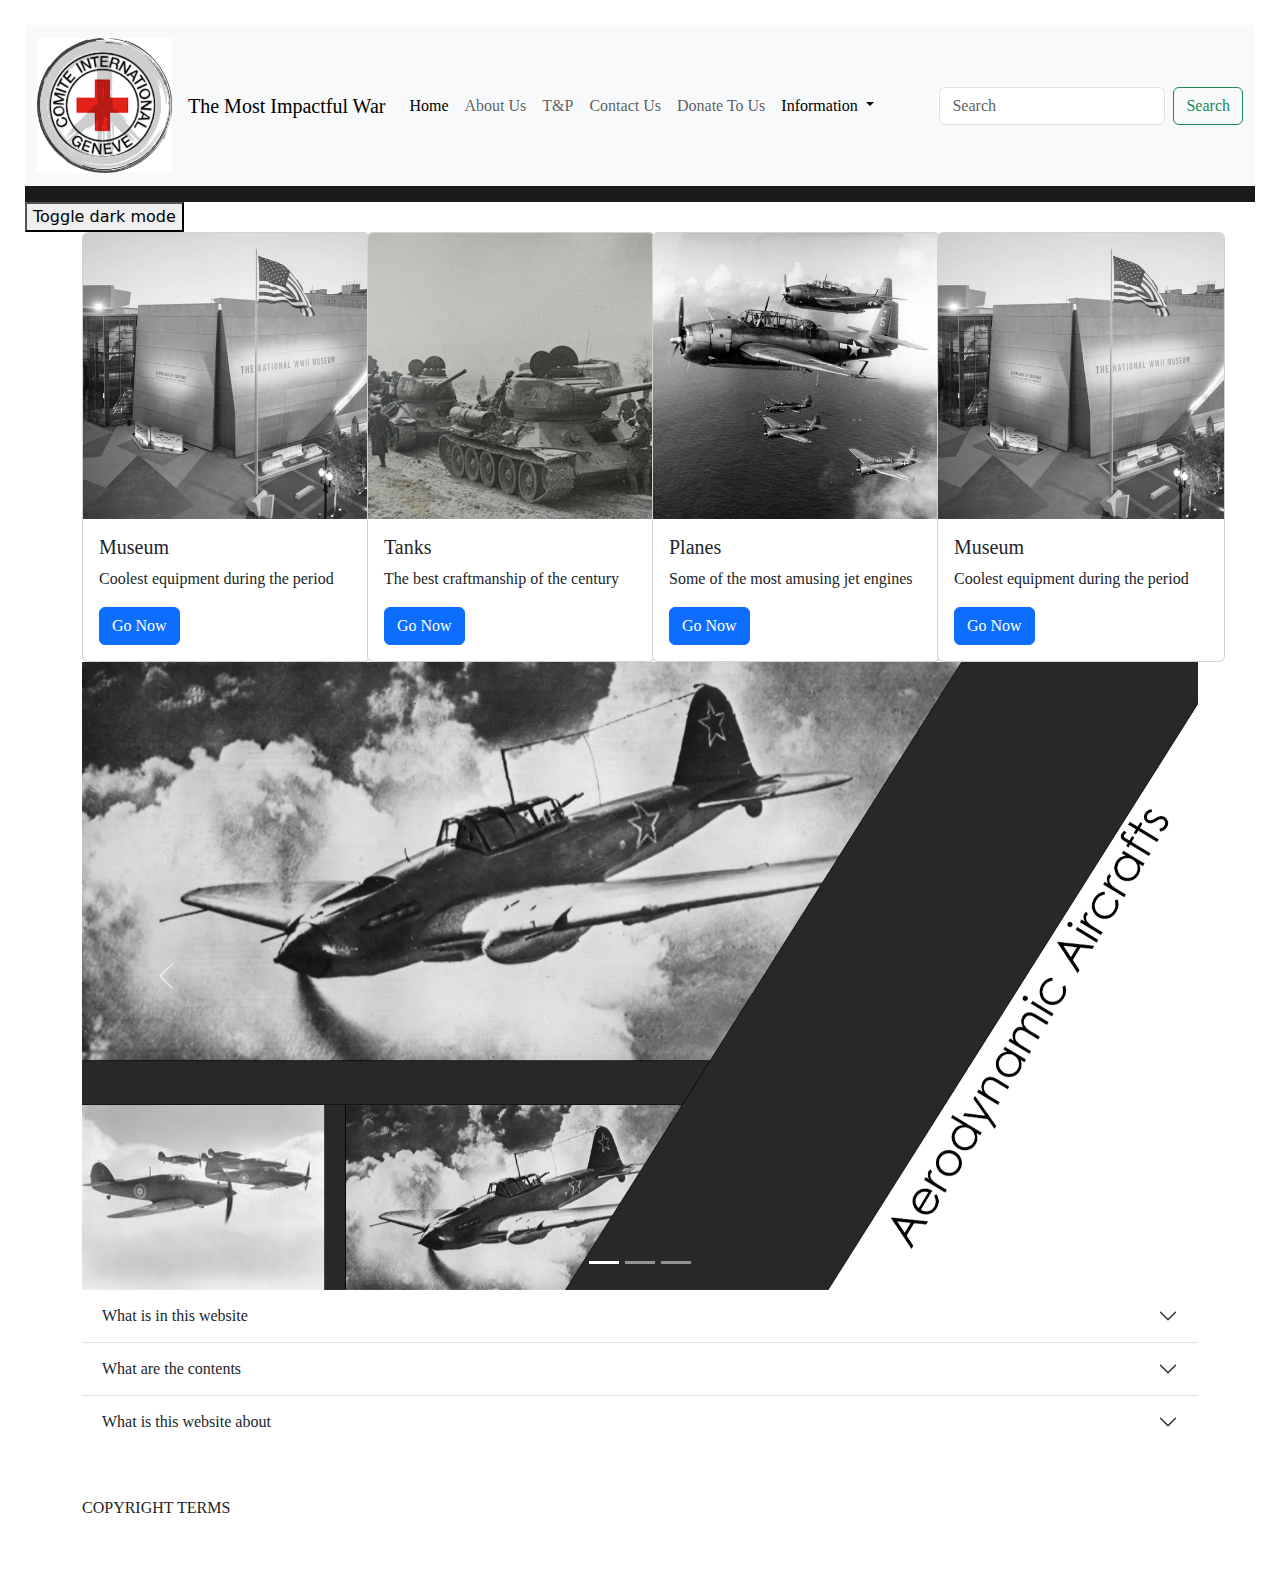
==== commit 4304b27e: "Update index.html" ====
--- a/index.html
+++ b/index.html
@@ -117,7 +117,7 @@
                         <img src="images/card3.png" class="card-img-top" alt="...">
                         <div class="card-body">
                             <h5 class="card-title">Planes</h5>
-                            <p class="card-text"> See some of the most amusing jet engines
+                            <p class="card-text"> Some of the most amusing jet engines
                             </p>
                             <a href="https://youtu.be/I_cX2MxQF4A?si=j8QlftNAHOGMj8xT" class="btn btn-primary">Go
                                 Now</a>
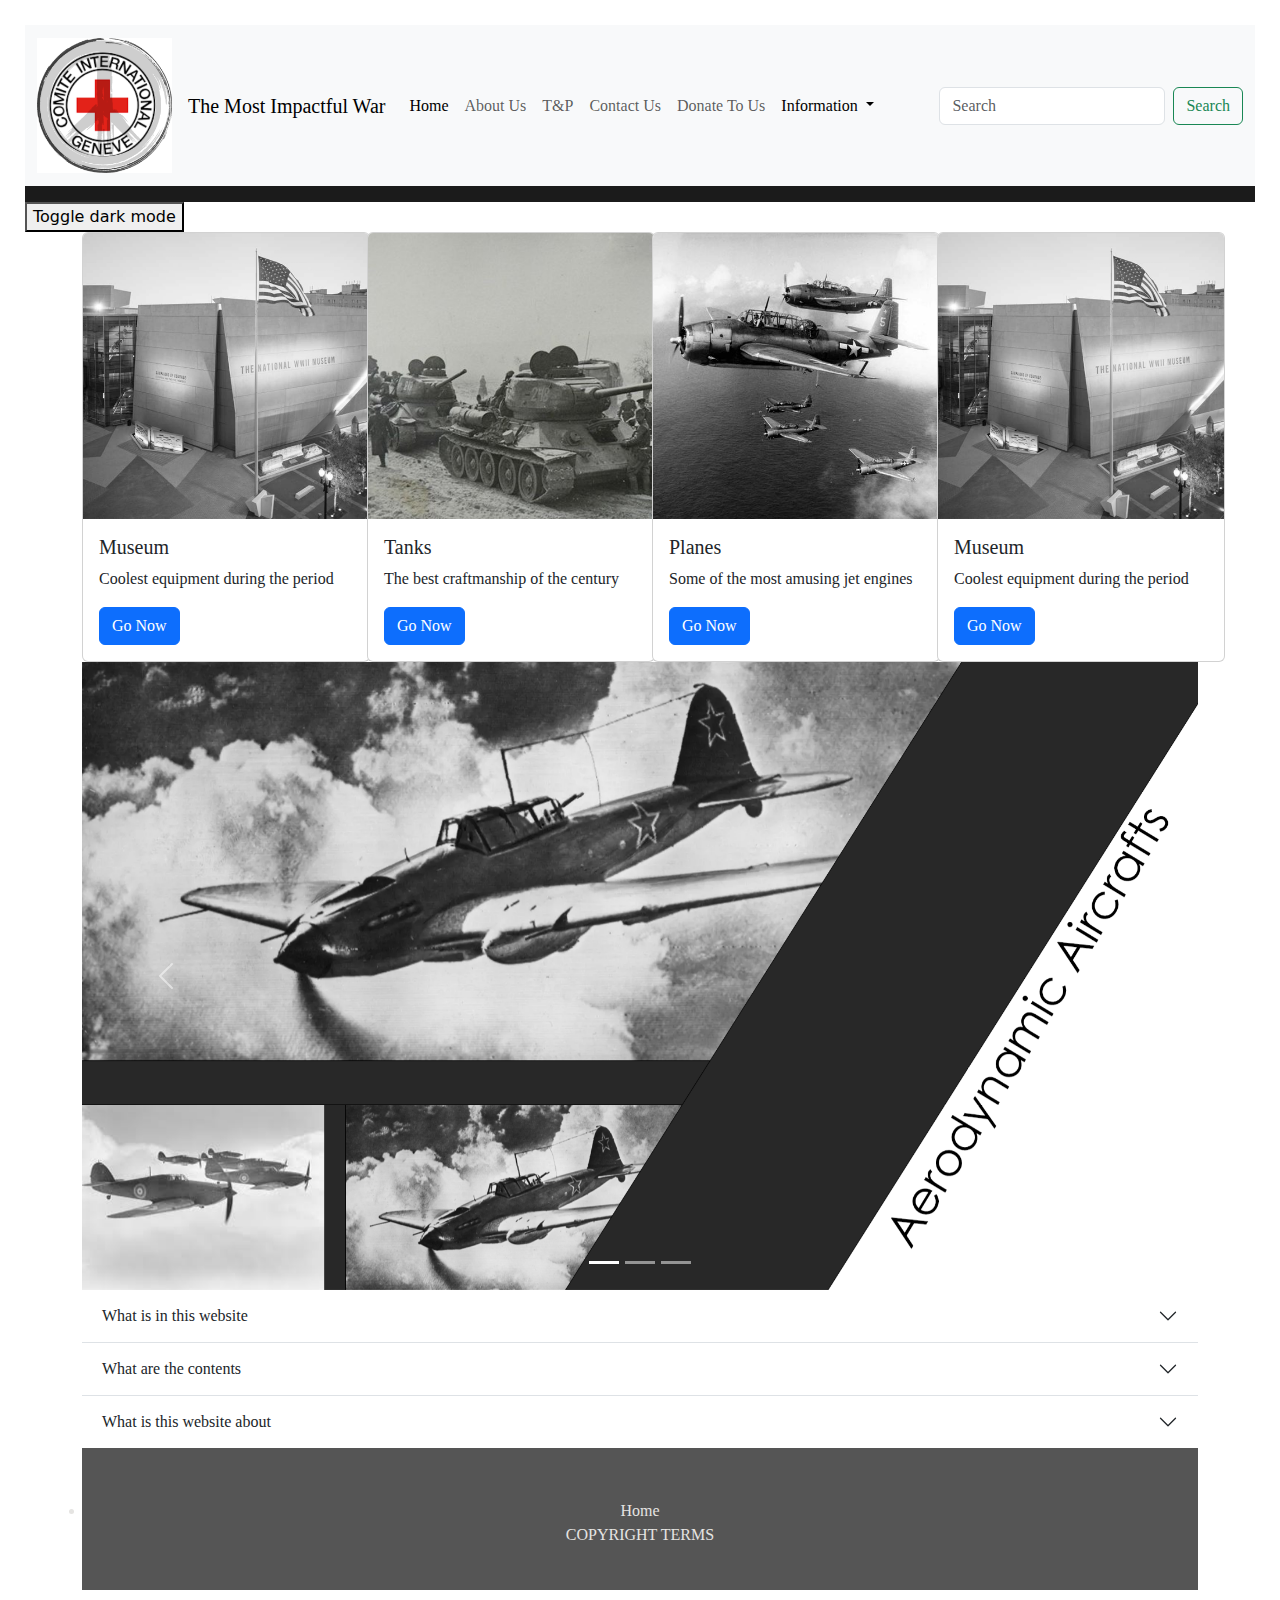
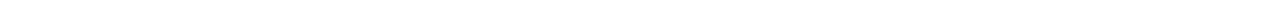
==== commit 6a38c9bb: "Added footer, polishing up at home" ====
--- a/index.html
+++ b/index.html
@@ -280,13 +280,13 @@
                 </div>
             </div>
             <!-- END ACCORDION -->
-
+            <!--START FOOTER-->
             <!--START COPYRIGHT TERMS-->
-            </style>
-            </head>
-
-            <body>
+            <footer>
                 <br> </br>
+                <li class="nav-item">
+                    <a class="nav-link active" aria-current="false" href="#">Home</a>
+                </li>
                 <p>COPYRIGHT TERMS<br>
                     <a href="">
                         <img style="height:22px!important;margin-left:3px;vertical-align:text-bottom;"
@@ -298,9 +298,11 @@
                             style="height:22px!important;margin-left:3px;vertical-align:text-bottom;"
                             src="https://mirrors.creativecommons.org/presskit/icons/nd.svg?ref=chooser-v1" alt="">
                     </a>
-                    </footer>
+            </footer>
         </div>
+        </footer>
         <!--END COPYRIGHT TERMS-->
+        <!--END FOOTER-->
         <!-- DO NOT EDIT BELOW THIS LINE -->
         <script src="https://cdn.jsdelivr.net/npm/bootstrap@5.3.3/dist/js/bootstrap.bundle.min.js"
             integrity="sha384-YvpcrYf0tY3lHB60NNkmXc5s9fDVZLESaAA55NDzOxhy9GkcIdslK1eN7N6jIeHz"
--- a/style.css
+++ b/style.css
@@ -30,4 +30,35 @@
 
 .heading {
   font-family: "Cormorant Garamond";
-}+}
+
+        * {
+            box-sizing: border-box;
+        }
+
+        .column {
+            float: left;
+            padding: 20px;
+            height: 550px;
+        }
+
+        .left {
+            width: 50%;
+        }
+
+        .right {
+            width: 50%;
+        }
+
+        .row:after {
+            content: "";
+            display: table;
+            clear: both;
+        }
+
+    footer {
+        text-align: center;
+        padding: 3px;
+        background-color: #555555;
+        color:  #E5E4E2;
+    }